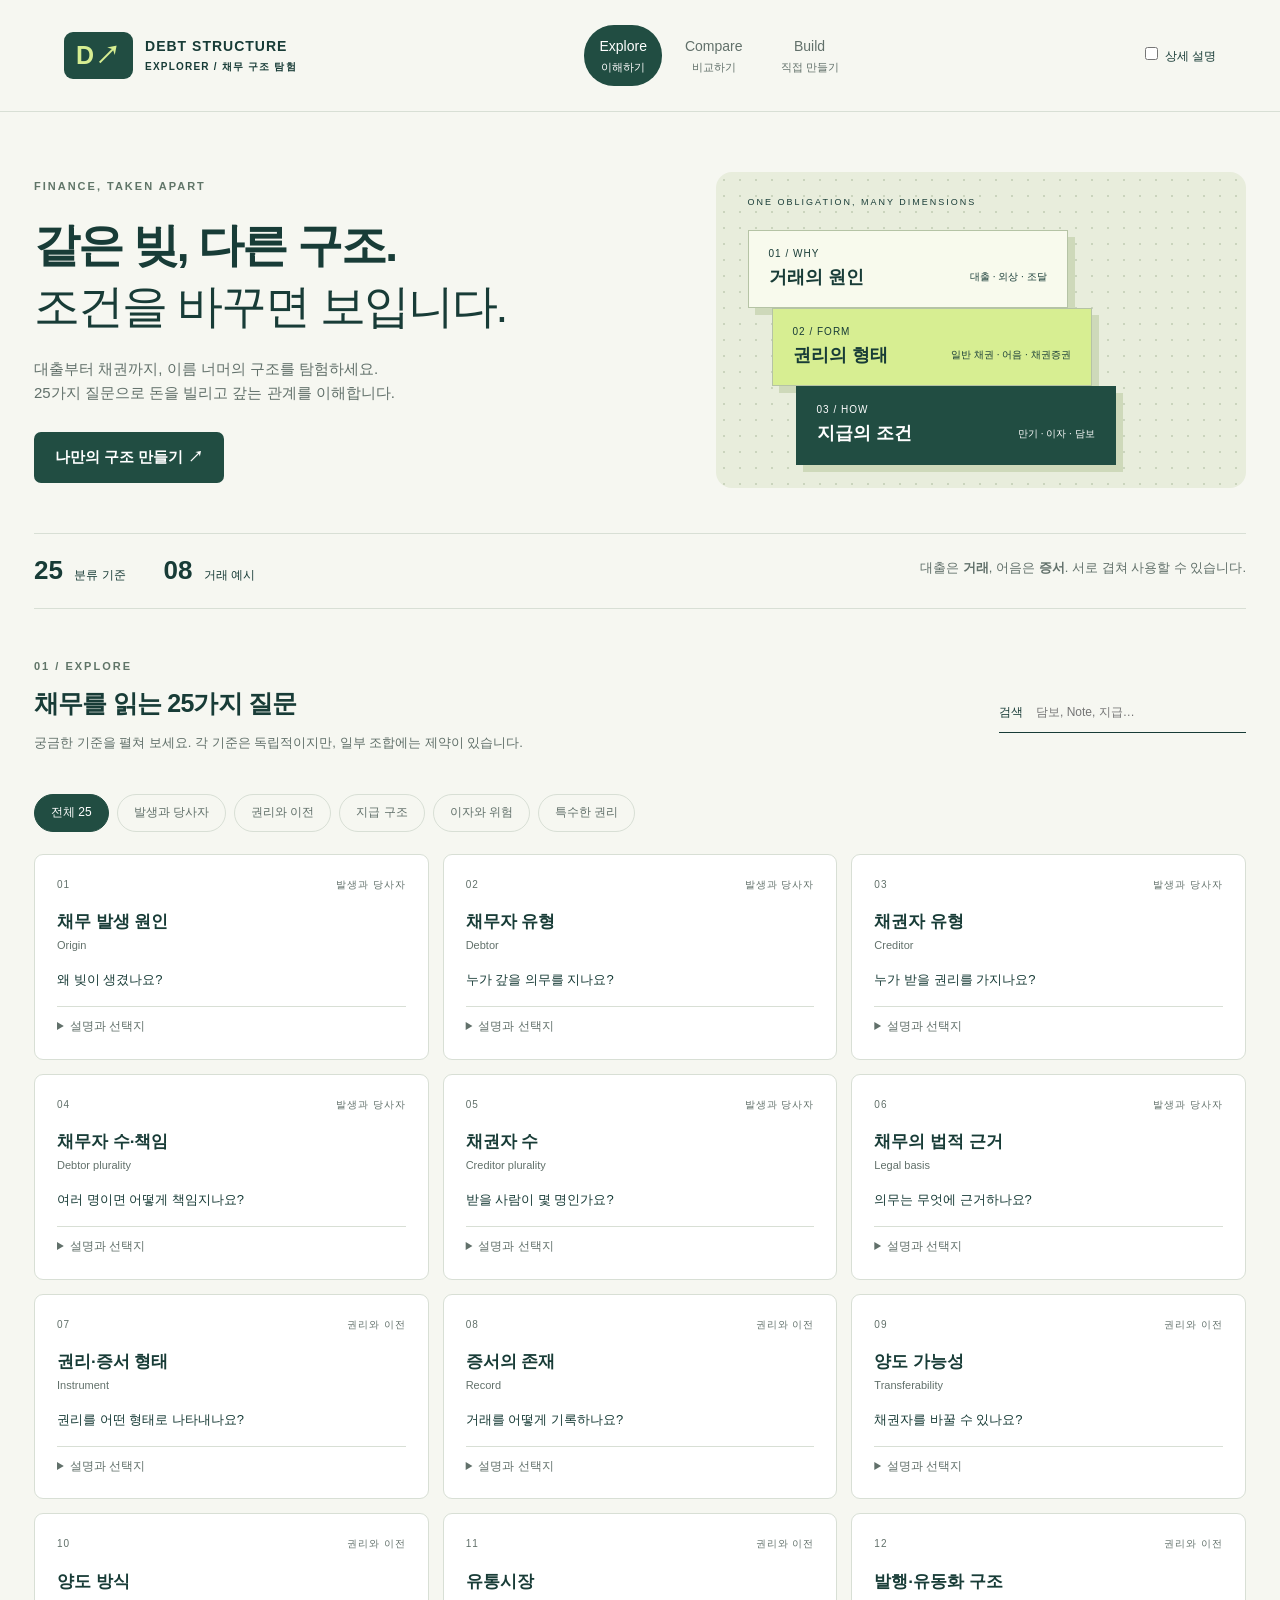
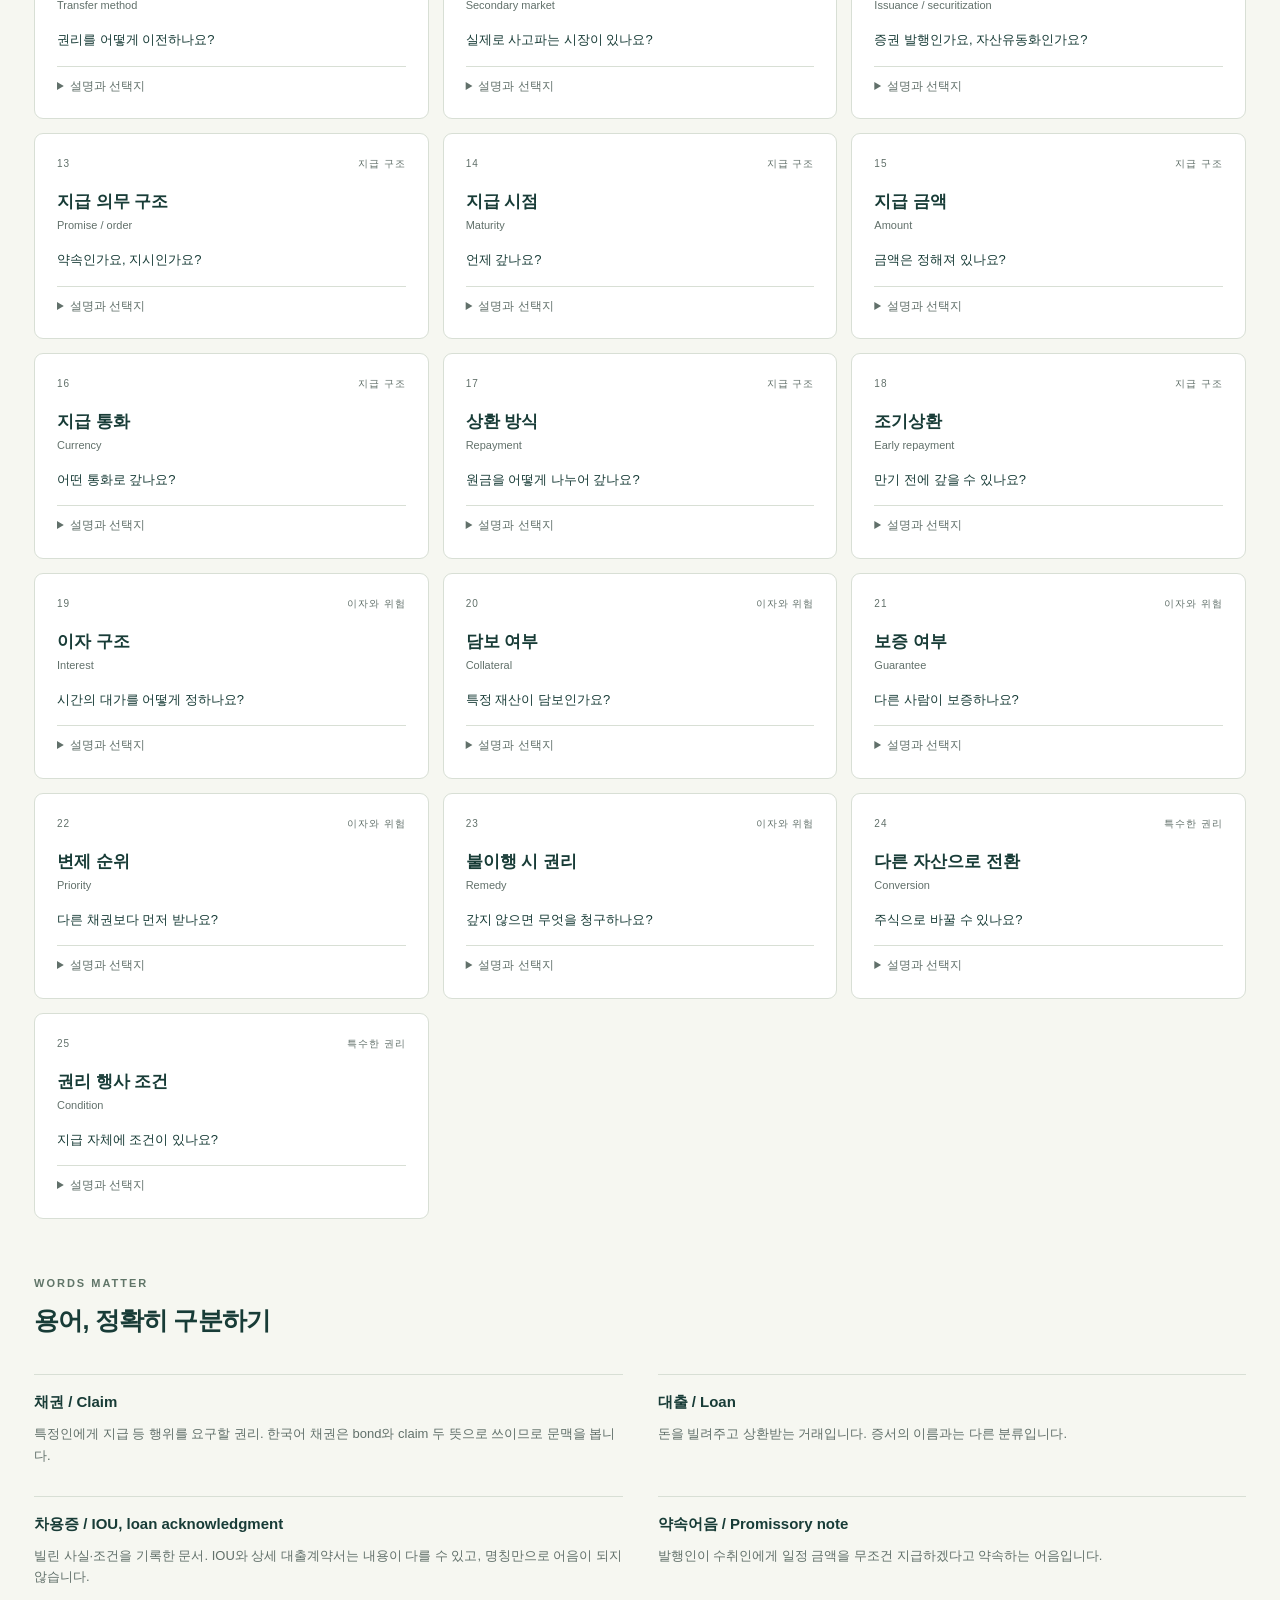
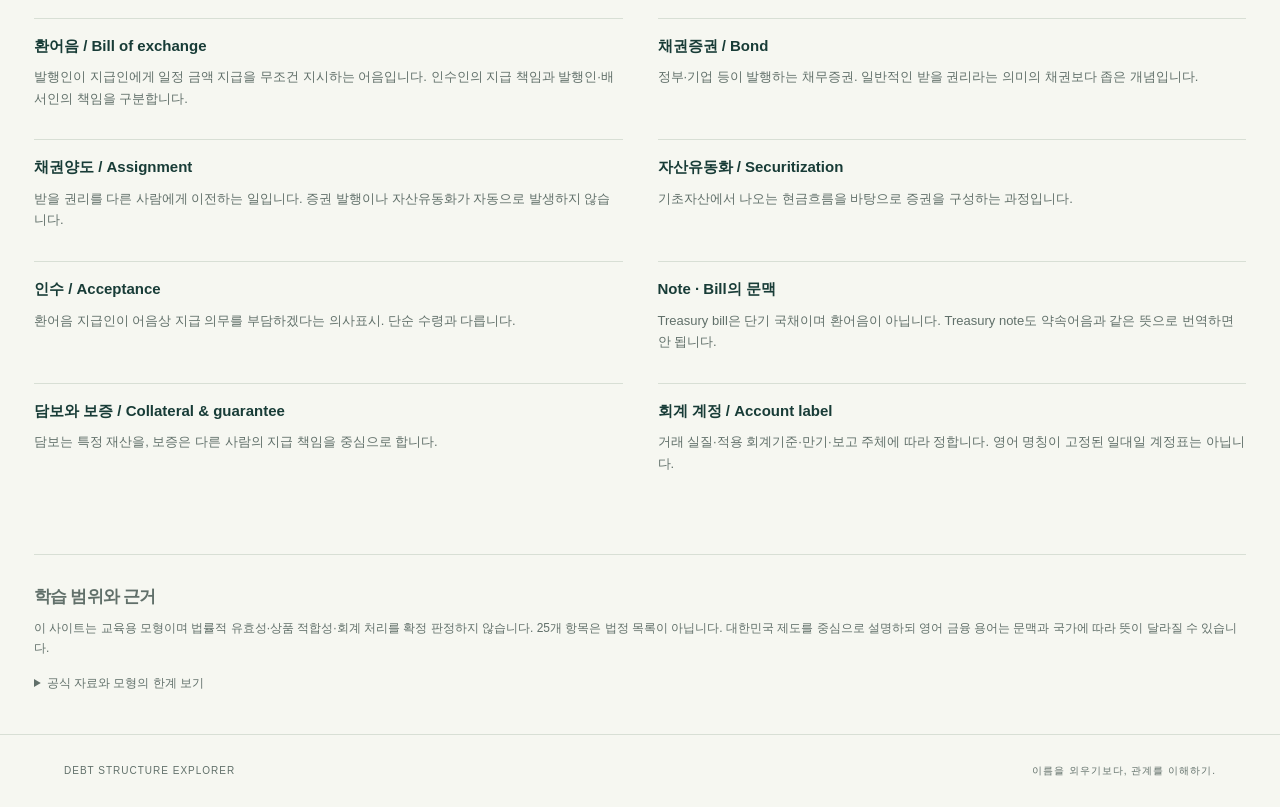
==== index.html @ d5d5fc9e "Add files via upload" ====
<!doctype html><html lang="ko"><head><meta charset="utf-8"><meta name="viewport" content="width=device-width, initial-scale=1"><meta name="description" content="25가지 기준으로 이해하는 채무 구조. 대출, 약속어음, 환어음, 채권을 비교하고 직접 구성하는 한국어 금융 학습 도구."><title>Debt Structure Explorer · 채무 구조 탐험</title><link rel="stylesheet" href="styles.css"><script defer src="data.js"></script><script defer src="app.js"></script></head><body><a class="skip" href="#main">본문으로 이동</a><header><a class="brand" href="#explore"><span class="logo">D↗</span><span>DEBT STRUCTURE<span class="brand-sub">EXPLORER / 채무 구조 탐험</span></span></a><nav aria-label="주요 메뉴"><button data-tab="explore" aria-current="page">Explore <span>이해하기</span></button><button data-tab="compare">Compare <span>비교하기</span></button><button data-tab="build">Build <span>직접 만들기</span></button></nav><label class="detail-toggle"><input id="detail" type="checkbox"> 상세 설명</label></header><main id="main"><section class="hero"><div><div class="eyebrow">FINANCE, TAKEN APART</div><h1>같은 빚, 다른 구조.<br><span>조건을 바꾸면 보입니다.</span></h1><p>대출부터 채권까지, 이름 너머의 구조를 탐험하세요.<br>25가지 질문으로 돈을 빌리고 갚는 관계를 이해합니다.</p><button class="primary" id="start-build">나만의 구조 만들기 ↗</button></div><div class="hero-art" aria-label="원인, 권리, 지급의 세 층위"><div class="orbit-label">ONE OBLIGATION, MANY DIMENSIONS</div><div class="layer one"><span>01 / WHY</span><b>거래의 원인</b><small>대출 · 외상 · 조달</small></div><div class="layer two"><span>02 / FORM</span><b>권리의 형태</b><small>일반 채권 · 어음 · 채권증권</small></div><div class="layer three"><span>03 / HOW</span><b>지급의 조건</b><small>만기 · 이자 · 담보</small></div></div></section><div class="concept-strip"><span><b>25</b> 분류 기준</span><span><b>08</b> 거래 예시</span><p>대출은 <strong>거래</strong>, 어음은 <strong>증서</strong>.<br class="mobile"> 서로 겹쳐 사용할 수 있습니다.</p></div><section id="explore" class="page"><div class="section-heading"><div><div class="eyebrow">01 / EXPLORE</div><h2>채무를 읽는 25가지 질문</h2><p>궁금한 기준을 펼쳐 보세요. 각 기준은 독립적이지만, 일부 조합에는 제약이 있습니다.</p></div><label class="search">검색 <input id="search" type="search" placeholder="담보, Note, 지급…"></label></div><div id="filters" class="pills" aria-label="기준 그룹"></div><div id="field-cards" class="cards"></div><div class="section-heading"><div><div class="eyebrow">WORDS MATTER</div><h2>용어, 정확히 구분하기</h2></div></div><div id="glossary" class="glossary"></div></section><section id="compare" class="page" hidden><div class="section-heading"><div><div class="eyebrow">02 / COMPARE</div><h2>이름이 아닌, 조건을 비교하세요</h2><p>2~4개 예시를 선택하세요. 모든 값은 고정된 법적 성질이 아닌 대표적인 가정입니다.</p></div><label><input id="differences" type="checkbox"> 차이점만 보기</label></div><div id="preset-cards" class="preset-grid"></div><p id="compare-status" role="status"></p><div class="table-wrap" tabindex="0" role="region" aria-label="25가지 속성 비교표, 가로 스크롤 가능"><table id="comparison"></table></div><div id="compare-diagrams" class="diagram-grid"></div></section><section id="build" class="page" hidden><div class="section-heading"><div><div class="eyebrow">03 / BUILD</div><h2>나만의 채무 구조 실험실</h2><p>예시에서 시작해 25개 속성을 바꿔 보세요. 선택값은 이 기기에 저장됩니다.</p></div><button id="reset" class="secondary">초기화</button></div><div class="build-layout"><div><label class="preset-label">시작할 예시 <select id="build-preset"></select></label><form id="builder"></form></div><aside><div class="result"><div class="eyebrow">YOUR STRUCTURE</div><h3 id="result-title"></h3><p id="summary"></p><div id="build-diagram"></div><div class="account"><small>채무자 관점 · 회계 계정 후보</small><strong id="account"></strong><p>적용 기준과 거래 실질을 검토해야 합니다. 기초채무와 어음을 자동으로 이중 계상하지 않습니다. 국채는 정부 회계체계를 따릅니다.</p></div><div id="validation" aria-live="polite"></div><button id="export" class="primary">구조 JSON 저장 ↓</button><p id="save-status" role="status" class="fine"></p></div></aside></div></section><section class="sources"><h2>학습 범위와 근거</h2><p>이 사이트는 교육용 모형이며 법률적 유효성·상품 적합성·회계 처리를 확정 판정하지 않습니다. 25개 항목은 법정 목록이 아닙니다. 대한민국 제도를 중심으로 설명하되 영어 금융 용어는 문맥과 국가에 따라 뜻이 달라질 수 있습니다.</p><details><summary>공식 자료와 모형의 한계 보기</summary><ul><li><a href="https://www.law.go.kr/법령/어음법" target="_blank" rel="noopener">국가법령정보센터 · 어음법</a> — 제1조·제75조(어음 요건), 제28조(인수), 제33조(만기), 제77조(준용).</li><li><a href="https://www.law.go.kr/법령/민법/제449조" target="_blank" rel="noopener">민법 제449조</a> 및 제450조 — 양도성과 대항요건.</li><li><a href="https://www.investor.gov/introduction-investing/investing-basics/investment-products/bonds-or-fixed-income-products/bonds" target="_blank" rel="noopener">Investor.gov · Bonds</a> — 채무증권 개념.</li><li><a href="https://www.investor.gov/introduction-investing/investing-basics/glossary/mortgage-backed-securities-and-collateralized" target="_blank" rel="noopener">Investor.gov · Securitization</a> — 기초자산 현금흐름과 증권화.</li></ul><p>예시의 금리·담보·양도·시장 조건은 선택된 가정입니다. 환어음 관계도는 인수 후를 가정하며, 발행인·배서인 등의 소구책임 전체를 그리지는 않습니다. 자산유동화는 별도 다층 구조이므로 이 관계도는 선택한 기초채무 관계만 보여줍니다. 법률 검토나 투자 판단에 필요한 모든 조건을 검사하지 않습니다. 자료 확인: 2026-10-11.</p></details></section></main><footer><span>DEBT STRUCTURE EXPLORER</span><span>이름을 외우기보다, 관계를 이해하기.</span></footer><noscript>이 학습 도구를 사용하려면 JavaScript를 활성화해 주세요.</noscript></body></html>
---- styles.css ----
:root{--ink:#183c37;--muted:#61706a;--paper:#f6f7f1;--line:#d8dfd5;--lime:#d7ee92;--green:#214d42}*{box-sizing:border-box}body{margin:0;background:var(--paper);color:var(--ink);font-family:Arial,'Apple SD Gothic Neo','Malgun Gothic',sans-serif;font-size:15px;line-height:1.65}button,input,select{font:inherit}button,a,input,select,summary{-webkit-tap-highlight-color:transparent}button{cursor:pointer}button:focus-visible,a:focus-visible,input:focus-visible,select:focus-visible,summary:focus-visible,[tabindex]:focus-visible{outline:3px solid #bd691d;outline-offset:4px}button{border:0}header{max-width:1440px;margin:auto;display:flex;align-items:center;justify-content:space-between;gap:28px;padding:25px 5%;border-bottom:1px solid var(--line)}.brand{display:flex;gap:12px;align-items:center;font-weight:800;font-size:14px;letter-spacing:1px;text-decoration:none;color:var(--ink);line-height:1.4}.brand-sub{display:block;font-size:10px;letter-spacing:1.2px;margin-top:4px}.logo{font-size:25px;background:var(--green);color:var(--lime);padding:6px 12px;border-radius:9px}nav{display:flex;gap:8px}nav button{padding:10px 15px;background:none;border-radius:30px;color:var(--muted);font-size:14px}nav button span{display:block;font-size:11px}nav button[aria-current]{background:var(--green);color:white}.detail-toggle{font-size:12px;white-space:nowrap}input[type=checkbox]{accent-color:var(--green)}main{max-width:1280px;margin:auto;padding:0 34px}.hero{padding:60px 0 45px;display:grid;grid-template-columns:1.2fr 1fr;gap:45px;align-items:center}.eyebrow{font-size:11px;letter-spacing:2px;font-weight:800;color:#607568}h1{font-size:clamp(32px,3.6vw,48px);letter-spacing:-2px;line-height:1.32;margin:20px 0}h1 span{font-weight:400}.hero p{color:var(--muted);margin:20px 0 26px}.primary{background:var(--green);color:white;padding:13px 21px;border-radius:7px;font-weight:600}.primary:hover{background:#326b57}.secondary{background:white;border:1px solid var(--line);border-radius:6px;padding:10px 18px}.hero-art{background:#e8eddc;min-height:300px;border-radius:16px;padding:23px 32px;position:relative;overflow:hidden;background-image:radial-gradient(#cad4bd 1px,transparent 1px);background-size:16px 16px}.orbit-label{font-size:9px;letter-spacing:2px;margin-bottom:20px}.layer{padding:15px 20px;border:1px solid #b5c3a5;background:#f8faed;box-shadow:7px 7px 0 #ced9ba;max-width:320px;display:grid;grid-template-columns:1fr auto;gap:0 15px}.layer span{font-size:10px;grid-column:1/-1;letter-spacing:1px}.layer b{font-size:18px}.layer small{font-size:10px;align-self:center}.two{margin-left:24px;background:var(--lime)}.three{margin-left:48px;background:var(--green);color:white;border-color:var(--green)}.concept-strip{border-top:1px solid var(--line);border-bottom:1px solid var(--line);display:flex;align-items:center;gap:38px;padding:15px 0}.concept-strip b{font-size:26px;margin-right:8px}.concept-strip span{font-size:12px}.concept-strip p{margin-left:auto;font-size:13px;color:var(--muted)}.mobile{display:none}.page{padding-top:48px}.section-heading{display:flex;align-items:center;justify-content:space-between;gap:25px;margin-bottom:25px}h2{font-size:25px;letter-spacing:-.8px;margin:8px 0}p{margin:8px 0 15px}.section-heading p{font-size:13px;color:var(--muted)}input[type=search]{width:220px;border:0;background:transparent;padding:10px}.search{border-bottom:1px solid var(--ink);font-size:12px}.pills{display:flex;gap:8px;flex-wrap:wrap;margin:22px 0}.pills button{border:1px solid var(--line);padding:8px 16px;border-radius:25px;background:transparent;color:var(--muted);font-size:12px}.pills button.active{background:var(--green);color:white;border-color:var(--green)}.cards{display:grid;grid-template-columns:repeat(3,1fr);gap:14px;margin-bottom:55px}.field-card{background:white;border:1px solid var(--line);border-radius:9px;padding:22px}.field-top{display:flex;justify-content:space-between;font-size:10px;color:var(--muted);letter-spacing:1px}.field-card h3{font-size:17px;margin:15px 0 0}.english{font-size:11px;color:var(--muted)}.field-card p{font-size:13px;margin-top:15px}.field-card details{font-size:12px;color:var(--muted);border-top:1px solid var(--line);padding-top:10px}.field-card summary{cursor:pointer}.options{color:var(--green);font-size:12px}.glossary{display:grid;grid-template-columns:1fr 1fr;gap:0 35px}.glossary article{border-top:1px solid var(--line);padding:15px 0}.glossary h3{font-size:15px;margin:0 0 7px}.glossary p{font-size:13px;color:var(--muted)}.preset-grid{display:grid;grid-template-columns:repeat(4,1fr);gap:12px}.preset{padding:18px;text-align:left;border:1px solid var(--line);border-radius:9px;background:white;color:var(--ink)}.preset[aria-pressed=true]{border:2px solid var(--green);padding:17px;background:#eaf1df}.preset b,.preset small{display:block}.preset small{font-size:11px;color:var(--muted)}.preset p{font-size:12px;margin:10px 0 0}.table-wrap{overflow:auto;border:1px solid var(--line);border-radius:9px;background:white}table{border-collapse:collapse;min-width:640px;width:100%;font-size:13px}th,td{padding:14px;text-align:left;border-bottom:1px solid var(--line);min-width:145px}thead th{background:var(--green);color:white}tbody th{background:#f0f3e9}tr.diff td{background:#f3f8e6}caption{text-align:left;padding:12px;color:var(--muted)}.diagram-grid{display:grid;grid-template-columns:repeat(2,1fr);gap:18px;margin:25px 0}.diagram-panel{background:white;border:1px solid var(--line);padding:18px;border-radius:9px}.diagram-panel h3{margin:0}.diagram-panel p{font-size:12px;color:var(--muted)}svg{width:100%;height:auto;display:block;margin:15px 0}svg text{font-family:inherit;fill:var(--ink)}.build-layout{display:grid;grid-template-columns:1.3fr 1fr;gap:30px}.preset-label{display:block;background:#e8eddf;padding:18px;border-radius:8px}.preset-label select{margin-top:8px;width:100%}select{padding:9px;border:1px solid #bac9b7;border-radius:5px;background:white;color:var(--ink);width:100%}fieldset{margin:20px 0;border:1px solid var(--line);border-radius:8px;padding:20px;display:grid;grid-template-columns:1fr 1fr;gap:20px;background:white}legend{font-weight:bold;font-size:15px;padding:0 7px}.control label{display:block;font-size:13px;margin-bottom:7px}.control .english{display:block}.control p{font-size:12px;color:var(--muted)}.result{background:white;border:1px solid var(--line);border-radius:10px;padding:26px;position:sticky;top:20px}.result h3{font-size:26px;margin:8px 0}.result p{font-size:13px}.account{background:#f0f4e8;padding:16px;border-radius:7px;margin-bottom:20px}.account small,.account strong{display:block}.account strong{margin:7px 0;font-size:15px}.account p,.fine{font-size:11px!important;color:var(--muted)}.alert{border-left:3px solid #c47b36;background:#fbf3e7;padding:11px 13px;font-size:12px;margin:10px 0}.alert.conflict{border-color:#b1493b;background:#fff0eb}.ok{color:var(--green);background:#eef5e3;padding:12px;font-size:12px}.sources{border-top:1px solid var(--line);margin:50px 0 20px;padding:20px 0;color:var(--muted);font-size:12px}.sources h2{font-size:17px}.sources a{color:var(--green)}footer{padding:28px 5%;display:flex;justify-content:space-between;border-top:1px solid var(--line);font-size:10px;letter-spacing:1px;color:var(--muted)}.skip{position:absolute;top:-100px}.skip:focus{top:0;background:white;z-index:5;padding:15px}[hidden]{display:none!important}@media(max-width:950px){header{flex-wrap:wrap;gap:15px}nav{order:3;width:100%;justify-content:center}.hero{gap:20px}.layer{padding:12px}.layer small{display:none}.cards{grid-template-columns:repeat(2,1fr)}.preset-grid{grid-template-columns:repeat(2,1fr)}.build-layout{grid-template-columns:1fr}.result{position:static}.concept-strip{gap:15px}}@media(max-width:600px){main{padding:0 20px}header{padding:18px 20px}.hero{grid-template-columns:1fr;padding-top:35px}.hero-art{min-height:270px;padding:20px 28px}.hero p{font-size:14px}h1{font-size:35px}.concept-strip{flex-wrap:wrap;gap:5px 26px}.concept-strip p{margin:5px 0;width:100%}.concept-strip b{font-size:23px}.section-heading{align-items:stretch;flex-direction:column;gap:12px}.cards,.glossary,.diagram-grid{grid-template-columns:1fr}.cards{gap:12px}.field-card{padding:19px}.page{padding-top:30px}h2{font-size:22px}fieldset{grid-template-columns:1fr}.preset{padding:13px}.preset[aria-pressed=true]{padding:12px}.result{padding:18px}.search input{width:80%}footer{gap:20px;flex-direction:column}.detail-toggle{font-size:11px}nav button{flex:1;padding:9px}.pills{gap:7px}.pills button{padding:7px 11px}}@media(prefers-reduced-motion:no-preference){button{transition:background .15s}}
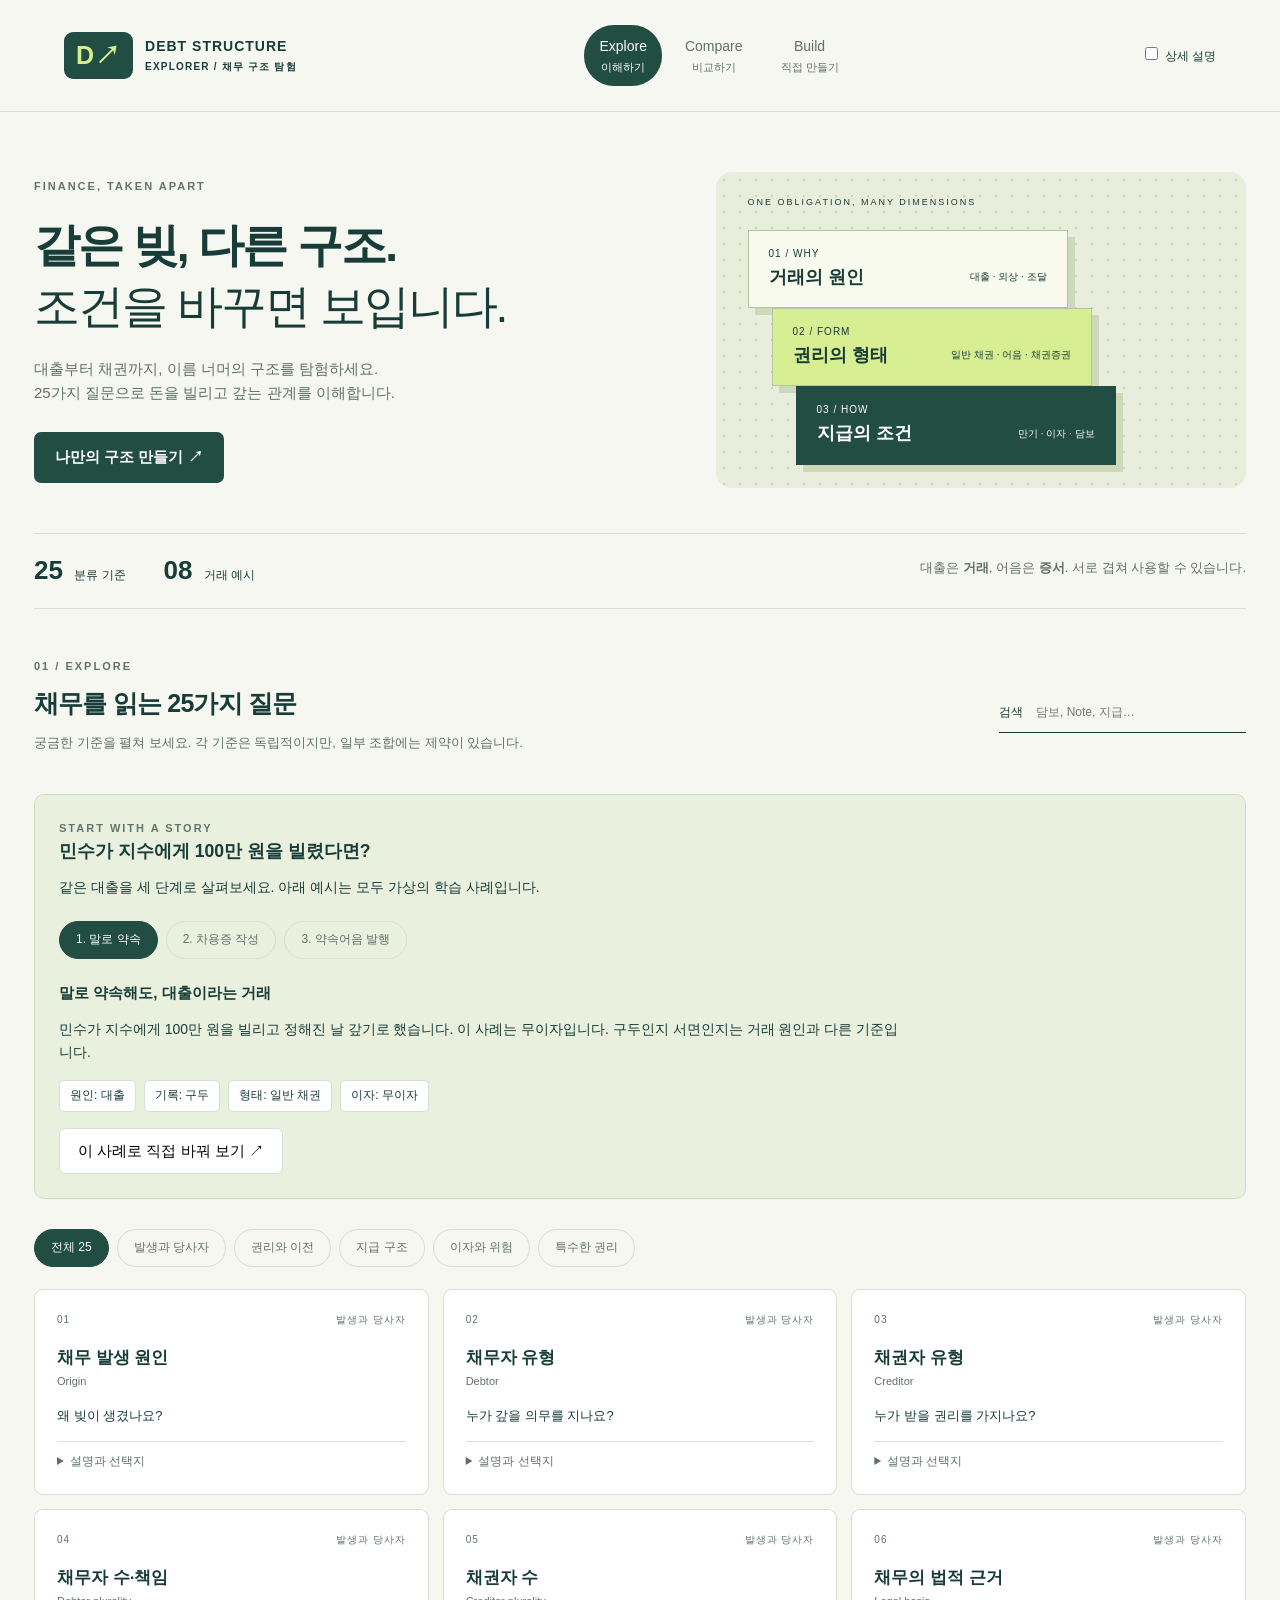
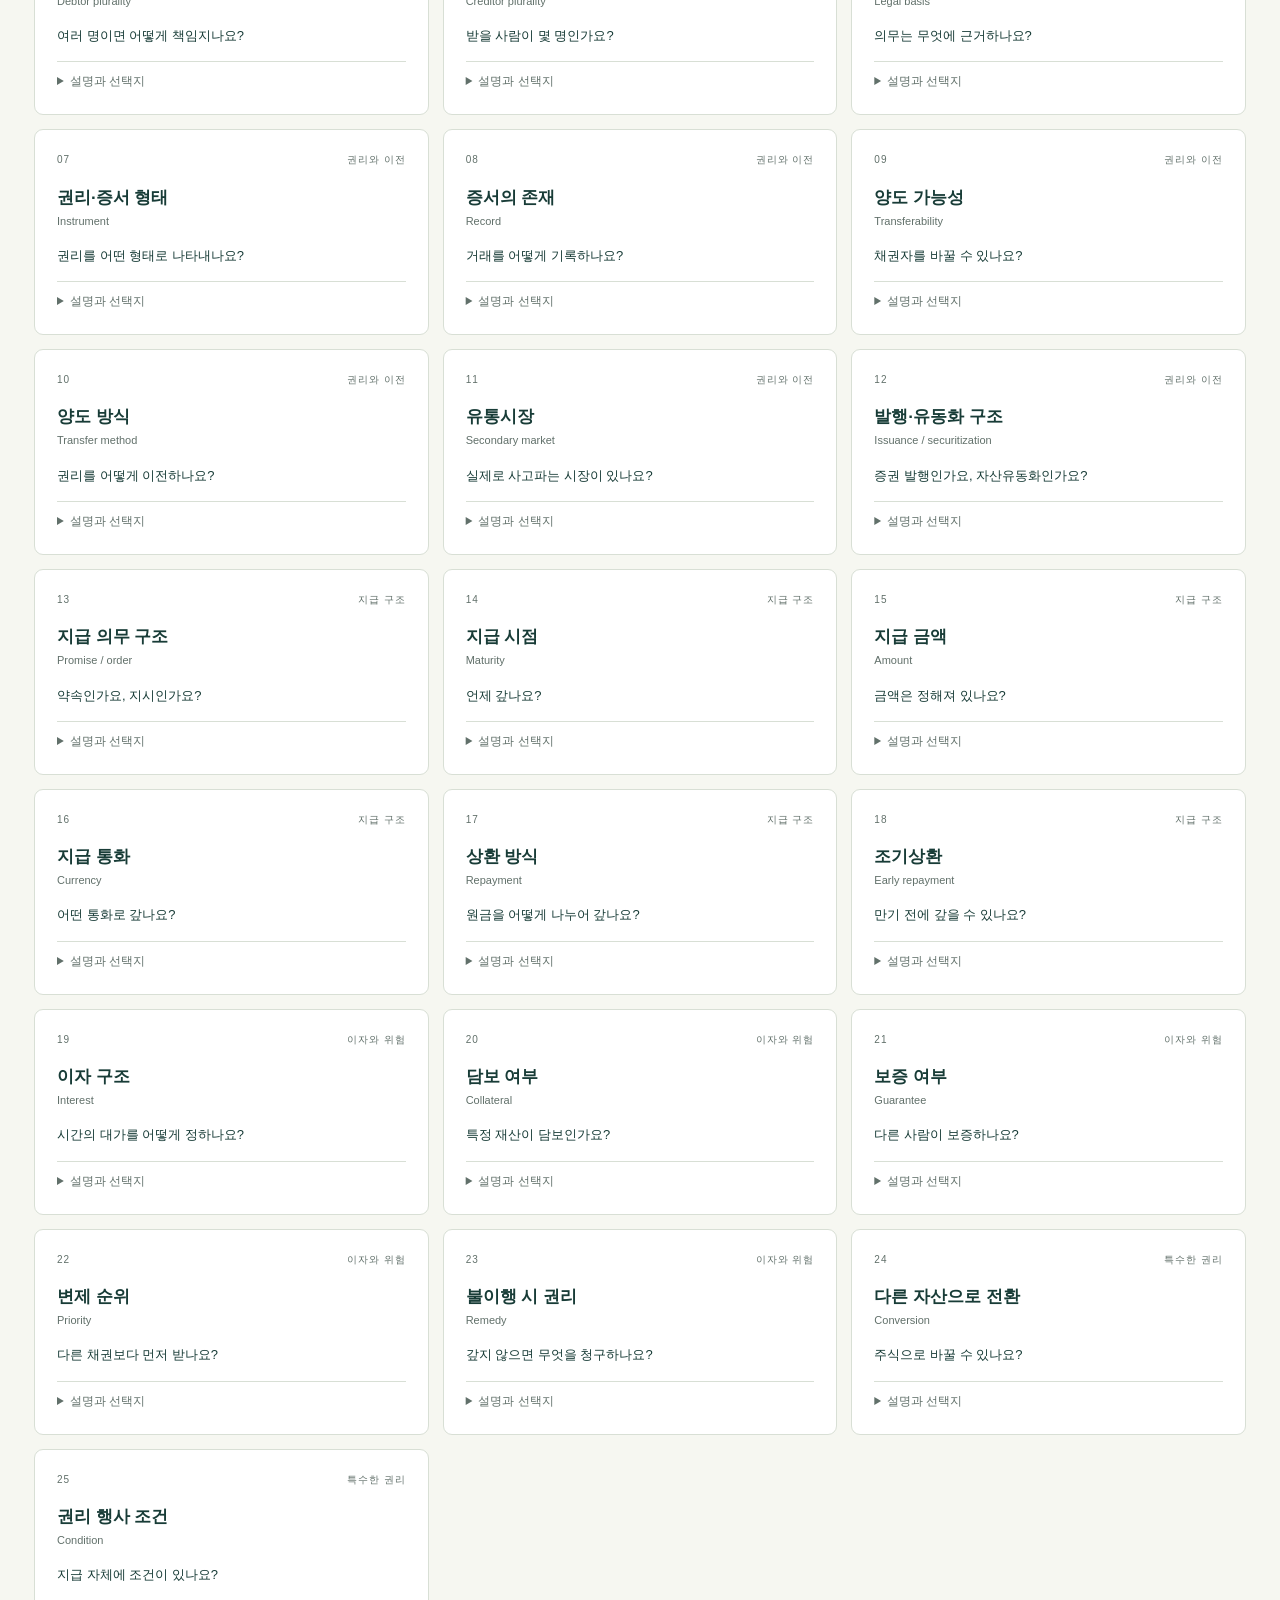
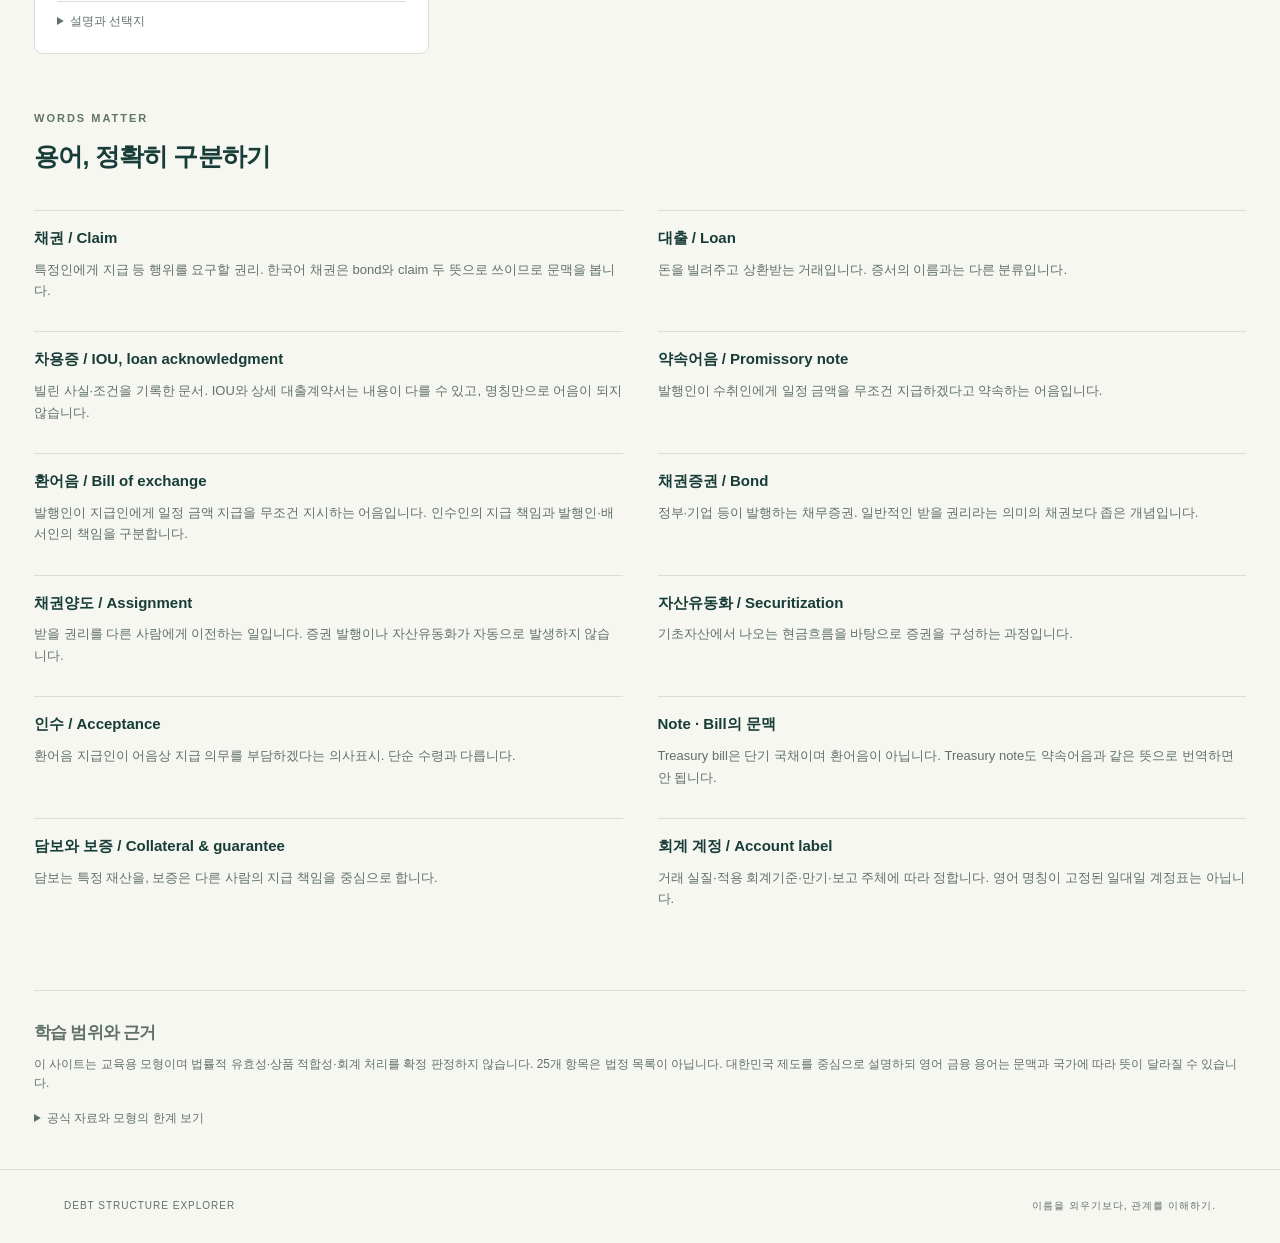
==== commit f23395fd: "Add files via upload" ====
--- a/index.html
+++ b/index.html
@@ -1 +1 @@
-<!doctype html><html lang="ko"><head><meta charset="utf-8"><meta name="viewport" content="width=device-width, initial-scale=1"><meta name="description" content="25가지 기준으로 이해하는 채무 구조. 대출, 약속어음, 환어음, 채권을 비교하고 직접 구성하는 한국어 금융 학습 도구."><title>Debt Structure Explorer · 채무 구조 탐험</title><link rel="stylesheet" href="styles.css"><script defer src="data.js"></script><script defer src="app.js"></script></head><body><a class="skip" href="#main">본문으로 이동</a><header><a class="brand" href="#explore"><span class="logo">D↗</span><span>DEBT STRUCTURE<span class="brand-sub">EXPLORER / 채무 구조 탐험</span></span></a><nav aria-label="주요 메뉴"><button data-tab="explore" aria-current="page">Explore <span>이해하기</span></button><button data-tab="compare">Compare <span>비교하기</span></button><button data-tab="build">Build <span>직접 만들기</span></button></nav><label class="detail-toggle"><input id="detail" type="checkbox"> 상세 설명</label></header><main id="main"><section class="hero"><div><div class="eyebrow">FINANCE, TAKEN APART</div><h1>같은 빚, 다른 구조.<br><span>조건을 바꾸면 보입니다.</span></h1><p>대출부터 채권까지, 이름 너머의 구조를 탐험하세요.<br>25가지 질문으로 돈을 빌리고 갚는 관계를 이해합니다.</p><button class="primary" id="start-build">나만의 구조 만들기 ↗</button></div><div class="hero-art" aria-label="원인, 권리, 지급의 세 층위"><div class="orbit-label">ONE OBLIGATION, MANY DIMENSIONS</div><div class="layer one"><span>01 / WHY</span><b>거래의 원인</b><small>대출 · 외상 · 조달</small></div><div class="layer two"><span>02 / FORM</span><b>권리의 형태</b><small>일반 채권 · 어음 · 채권증권</small></div><div class="layer three"><span>03 / HOW</span><b>지급의 조건</b><small>만기 · 이자 · 담보</small></div></div></section><div class="concept-strip"><span><b>25</b> 분류 기준</span><span><b>08</b> 거래 예시</span><p>대출은 <strong>거래</strong>, 어음은 <strong>증서</strong>.<br class="mobile"> 서로 겹쳐 사용할 수 있습니다.</p></div><section id="explore" class="page"><div class="section-heading"><div><div class="eyebrow">01 / EXPLORE</div><h2>채무를 읽는 25가지 질문</h2><p>궁금한 기준을 펼쳐 보세요. 각 기준은 독립적이지만, 일부 조합에는 제약이 있습니다.</p></div><label class="search">검색 <input id="search" type="search" placeholder="담보, Note, 지급…"></label></div><div id="filters" class="pills" aria-label="기준 그룹"></div><div id="field-cards" class="cards"></div><div class="section-heading"><div><div class="eyebrow">WORDS MATTER</div><h2>용어, 정확히 구분하기</h2></div></div><div id="glossary" class="glossary"></div></section><section id="compare" class="page" hidden><div class="section-heading"><div><div class="eyebrow">02 / COMPARE</div><h2>이름이 아닌, 조건을 비교하세요</h2><p>2~4개 예시를 선택하세요. 모든 값은 고정된 법적 성질이 아닌 대표적인 가정입니다.</p></div><label><input id="differences" type="checkbox"> 차이점만 보기</label></div><div id="preset-cards" class="preset-grid"></div><p id="compare-status" role="status"></p><div class="table-wrap" tabindex="0" role="region" aria-label="25가지 속성 비교표, 가로 스크롤 가능"><table id="comparison"></table></div><div id="compare-diagrams" class="diagram-grid"></div></section><section id="build" class="page" hidden><div class="section-heading"><div><div class="eyebrow">03 / BUILD</div><h2>나만의 채무 구조 실험실</h2><p>예시에서 시작해 25개 속성을 바꿔 보세요. 선택값은 이 기기에 저장됩니다.</p></div><button id="reset" class="secondary">초기화</button></div><div class="build-layout"><div><label class="preset-label">시작할 예시 <select id="build-preset"></select></label><form id="builder"></form></div><aside><div class="result"><div class="eyebrow">YOUR STRUCTURE</div><h3 id="result-title"></h3><p id="summary"></p><div id="build-diagram"></div><div class="account"><small>채무자 관점 · 회계 계정 후보</small><strong id="account"></strong><p>적용 기준과 거래 실질을 검토해야 합니다. 기초채무와 어음을 자동으로 이중 계상하지 않습니다. 국채는 정부 회계체계를 따릅니다.</p></div><div id="validation" aria-live="polite"></div><button id="export" class="primary">구조 JSON 저장 ↓</button><p id="save-status" role="status" class="fine"></p></div></aside></div></section><section class="sources"><h2>학습 범위와 근거</h2><p>이 사이트는 교육용 모형이며 법률적 유효성·상품 적합성·회계 처리를 확정 판정하지 않습니다. 25개 항목은 법정 목록이 아닙니다. 대한민국 제도를 중심으로 설명하되 영어 금융 용어는 문맥과 국가에 따라 뜻이 달라질 수 있습니다.</p><details><summary>공식 자료와 모형의 한계 보기</summary><ul><li><a href="https://www.law.go.kr/법령/어음법" target="_blank" rel="noopener">국가법령정보센터 · 어음법</a> — 제1조·제75조(어음 요건), 제28조(인수), 제33조(만기), 제77조(준용).</li><li><a href="https://www.law.go.kr/법령/민법/제449조" target="_blank" rel="noopener">민법 제449조</a> 및 제450조 — 양도성과 대항요건.</li><li><a href="https://www.investor.gov/introduction-investing/investing-basics/investment-products/bonds-or-fixed-income-products/bonds" target="_blank" rel="noopener">Investor.gov · Bonds</a> — 채무증권 개념.</li><li><a href="https://www.investor.gov/introduction-investing/investing-basics/glossary/mortgage-backed-securities-and-collateralized" target="_blank" rel="noopener">Investor.gov · Securitization</a> — 기초자산 현금흐름과 증권화.</li></ul><p>예시의 금리·담보·양도·시장 조건은 선택된 가정입니다. 환어음 관계도는 인수 후를 가정하며, 발행인·배서인 등의 소구책임 전체를 그리지는 않습니다. 자산유동화는 별도 다층 구조이므로 이 관계도는 선택한 기초채무 관계만 보여줍니다. 법률 검토나 투자 판단에 필요한 모든 조건을 검사하지 않습니다. 자료 확인: 2026-10-11.</p></details></section></main><footer><span>DEBT STRUCTURE EXPLORER</span><span>이름을 외우기보다, 관계를 이해하기.</span></footer><noscript>이 학습 도구를 사용하려면 JavaScript를 활성화해 주세요.</noscript></body></html>
+<!doctype html><html lang="ko"><head><meta charset="utf-8"><meta name="viewport" content="width=device-width, initial-scale=1"><meta name="description" content="25가지 기준으로 이해하는 채무 구조. 대출, 약속어음, 환어음, 채권을 비교하고 직접 구성하는 한국어 금융 학습 도구."><title>Debt Structure Explorer · 채무 구조 탐험</title><link rel="stylesheet" href="styles.css"><script defer src="data.js"></script><script defer src="app.js"></script><script defer src="learning.js"></script></head><body><a class="skip" href="#main">본문으로 이동</a><header><a class="brand" href="#explore"><span class="logo">D↗</span><span>DEBT STRUCTURE<span class="brand-sub">EXPLORER / 채무 구조 탐험</span></span></a><nav aria-label="주요 메뉴"><button data-tab="explore" aria-current="page">Explore <span>이해하기</span></button><button data-tab="compare">Compare <span>비교하기</span></button><button data-tab="build">Build <span>직접 만들기</span></button></nav><label class="detail-toggle"><input id="detail" type="checkbox"> 상세 설명</label></header><main id="main"><section class="hero"><div><div class="eyebrow">FINANCE, TAKEN APART</div><h1>같은 빚, 다른 구조.<br><span>조건을 바꾸면 보입니다.</span></h1><p>대출부터 채권까지, 이름 너머의 구조를 탐험하세요.<br>25가지 질문으로 돈을 빌리고 갚는 관계를 이해합니다.</p><button class="primary" id="start-build">나만의 구조 만들기 ↗</button></div><div class="hero-art" aria-label="원인, 권리, 지급의 세 층위"><div class="orbit-label">ONE OBLIGATION, MANY DIMENSIONS</div><div class="layer one"><span>01 / WHY</span><b>거래의 원인</b><small>대출 · 외상 · 조달</small></div><div class="layer two"><span>02 / FORM</span><b>권리의 형태</b><small>일반 채권 · 어음 · 채권증권</small></div><div class="layer three"><span>03 / HOW</span><b>지급의 조건</b><small>만기 · 이자 · 담보</small></div></div></section><div class="concept-strip"><span><b>25</b> 분류 기준</span><span><b>08</b> 거래 예시</span><p>대출은 <strong>거래</strong>, 어음은 <strong>증서</strong>.<br class="mobile"> 서로 겹쳐 사용할 수 있습니다.</p></div><section id="explore" class="page"><div class="section-heading"><div><div class="eyebrow">01 / EXPLORE</div><h2>채무를 읽는 25가지 질문</h2><p>궁금한 기준을 펼쳐 보세요. 각 기준은 독립적이지만, 일부 조합에는 제약이 있습니다.</p></div><label class="search">검색 <input id="search" type="search" placeholder="담보, Note, 지급…"></label></div><section id="lesson" class="lesson" aria-labelledby="lesson-title"><div class="eyebrow">START WITH A STORY</div><h3 id="lesson-title">민수가 지수에게 100만 원을 빌렸다면?</h3><p>같은 대출을 세 단계로 살펴보세요. 아래 예시는 모두 가상의 학습 사례입니다.</p><div id="lesson-steps" class="pills"><button data-lesson="0" aria-pressed="true">1. 말로 약속</button><button data-lesson="1" aria-pressed="false">2. 차용증 작성</button><button data-lesson="2" aria-pressed="false">3. 약속어음 발행</button></div><div id="lesson-content" aria-live="polite"></div><button id="lesson-build" class="secondary">이 사례로 직접 바꿔 보기 ↗</button></section><div id="filters" class="pills" aria-label="기준 그룹"></div><div id="field-cards" class="cards"></div><div class="section-heading"><div><div class="eyebrow">WORDS MATTER</div><h2>용어, 정확히 구분하기</h2></div></div><div id="glossary" class="glossary"></div></section><section id="compare" class="page" hidden><div class="section-heading"><div><div class="eyebrow">02 / COMPARE</div><h2>이름이 아닌, 조건을 비교하세요</h2><p>2~4개 예시를 선택하세요. 모든 값은 고정된 법적 성질이 아닌 대표적인 가정입니다.</p></div><label><input id="differences" type="checkbox"> 차이점만 보기</label></div><div id="preset-cards" class="preset-grid"></div><p id="compare-status" role="status"></p><div id="compare-insight" class="lesson" aria-live="polite"></div><div class="table-wrap" tabindex="0" role="region" aria-label="25가지 속성 비교표, 가로 스크롤 가능"><table id="comparison"></table></div><div id="compare-diagrams" class="diagram-grid"></div></section><section id="build" class="page" hidden><div class="section-heading"><div><div class="eyebrow">03 / BUILD</div><h2>나만의 채무 구조 실험실</h2><p>예시에서 시작해 25개 속성을 바꿔 보세요. 선택값은 이 기기에 저장됩니다.</p></div><button id="reset" class="secondary">초기화</button></div><div class="build-layout"><div><label class="preset-label">시작할 예시 <select id="build-preset"></select></label><form id="builder"></form></div><aside><div class="result" id="result-panel" tabindex="-1"><div class="eyebrow">YOUR STRUCTURE</div><h3 id="result-title"></h3><p id="summary"></p><p id="change-explanation" role="status"></p><div id="story" class="story"></div><div id="build-diagram"></div><div class="account"><small>채무자 관점 · 회계 계정 후보</small><strong id="account"></strong><p>적용 기준과 거래 실질을 검토해야 합니다. 기초채무와 어음을 자동으로 이중 계상하지 않습니다. 국채는 정부 회계체계를 따릅니다.</p></div><details class="account-example"><summary>어음 발행 전후, 회계는 어떻게 읽나요?</summary><p>가상의 외상 매입 100만 원: 물건을 받고 나중에 갚기로 하면 매입채무를 인식하는 상황입니다. 이후 지급어음을 발행했다면 기존 채무의 소멸·대체 여부를 검토해 계정을 대체할 수 있습니다. 같은 100만 원을 단순히 두 번 더해 부채 200만 원으로 보지 않습니다.</p><p>어음 교부만으로 기초채무가 언제나 소멸하는 것은 아닙니다. 지급을 위한 교부인지, 기존 채무를 대신하는지와 적용 회계기준을 확인해야 합니다. 이 사례는 분개 확정안이 아닙니다.</p></details><div id="validation" aria-live="polite"></div><button id="export" class="primary">구조 JSON 저장 ↓</button><details><summary>저장할 JSON 미리보기</summary><pre id="json-preview" tabindex="0"></pre></details><p id="save-status" role="status" class="fine"></p></div></aside></div><button id="mobile-result" class="mobile-result" type="button">결과 보기</button></section><section class="sources"><h2>학습 범위와 근거</h2><p>이 사이트는 교육용 모형이며 법률적 유효성·상품 적합성·회계 처리를 확정 판정하지 않습니다. 25개 항목은 법정 목록이 아닙니다. 대한민국 제도를 중심으로 설명하되 영어 금융 용어는 문맥과 국가에 따라 뜻이 달라질 수 있습니다.</p><details><summary>공식 자료와 모형의 한계 보기</summary><ul><li><a href="https://www.law.go.kr/법령/어음법" target="_blank" rel="noopener">국가법령정보센터 · 어음법</a> — 제1조·제75조(어음 요건), 제28조(인수), 제33조(만기), 제77조(준용).</li><li><a href="https://www.law.go.kr/법령/민법/제449조" target="_blank" rel="noopener">민법 제449조</a> 및 제450조 — 양도성과 대항요건.</li><li><a href="https://www.investor.gov/introduction-investing/investing-basics/investment-products/bonds-or-fixed-income-products/bonds" target="_blank" rel="noopener">Investor.gov · Bonds</a> — 채무증권 개념.</li><li><a href="https://www.investor.gov/introduction-investing/investing-basics/glossary/mortgage-backed-securities-and-collateralized" target="_blank" rel="noopener">Investor.gov · Securitization</a> — 기초자산 현금흐름과 증권화.</li></ul><p>예시의 금리·담보·양도·시장 조건은 선택된 가정입니다. 환어음 관계도는 인수 후를 가정하며, 발행인·배서인 등의 소구책임 전체를 그리지는 않습니다. 자산유동화는 별도 도식에서 전형적인 자산 이전형 구조를 설명하며, 모든 유동화 방식이나 법적 요건을 표현하지는 않습니다. 법률 검토나 투자 판단에 필요한 모든 조건을 검사하지 않습니다. 자료 확인: 2026-10-11.</p></details></section></main><footer><span>DEBT STRUCTURE EXPLORER</span><span>이름을 외우기보다, 관계를 이해하기.</span></footer><noscript>이 학습 도구를 사용하려면 JavaScript를 활성화해 주세요.</noscript></body></html>
--- a/styles.css
+++ b/styles.css
@@ -1 +1,2 @@
 :root{--ink:#183c37;--muted:#61706a;--paper:#f6f7f1;--line:#d8dfd5;--lime:#d7ee92;--green:#214d42}*{box-sizing:border-box}body{margin:0;background:var(--paper);color:var(--ink);font-family:Arial,'Apple SD Gothic Neo','Malgun Gothic',sans-serif;font-size:15px;line-height:1.65}button,input,select{font:inherit}button,a,input,select,summary{-webkit-tap-highlight-color:transparent}button{cursor:pointer}button:focus-visible,a:focus-visible,input:focus-visible,select:focus-visible,summary:focus-visible,[tabindex]:focus-visible{outline:3px solid #bd691d;outline-offset:4px}button{border:0}header{max-width:1440px;margin:auto;display:flex;align-items:center;justify-content:space-between;gap:28px;padding:25px 5%;border-bottom:1px solid var(--line)}.brand{display:flex;gap:12px;align-items:center;font-weight:800;font-size:14px;letter-spacing:1px;text-decoration:none;color:var(--ink);line-height:1.4}.brand-sub{display:block;font-size:10px;letter-spacing:1.2px;margin-top:4px}.logo{font-size:25px;background:var(--green);color:var(--lime);padding:6px 12px;border-radius:9px}nav{display:flex;gap:8px}nav button{padding:10px 15px;background:none;border-radius:30px;color:var(--muted);font-size:14px}nav button span{display:block;font-size:11px}nav button[aria-current]{background:var(--green);color:white}.detail-toggle{font-size:12px;white-space:nowrap}input[type=checkbox]{accent-color:var(--green)}main{max-width:1280px;margin:auto;padding:0 34px}.hero{padding:60px 0 45px;display:grid;grid-template-columns:1.2fr 1fr;gap:45px;align-items:center}.eyebrow{font-size:11px;letter-spacing:2px;font-weight:800;color:#607568}h1{font-size:clamp(32px,3.6vw,48px);letter-spacing:-2px;line-height:1.32;margin:20px 0}h1 span{font-weight:400}.hero p{color:var(--muted);margin:20px 0 26px}.primary{background:var(--green);color:white;padding:13px 21px;border-radius:7px;font-weight:600}.primary:hover{background:#326b57}.secondary{background:white;border:1px solid var(--line);border-radius:6px;padding:10px 18px}.hero-art{background:#e8eddc;min-height:300px;border-radius:16px;padding:23px 32px;position:relative;overflow:hidden;background-image:radial-gradient(#cad4bd 1px,transparent 1px);background-size:16px 16px}.orbit-label{font-size:9px;letter-spacing:2px;margin-bottom:20px}.layer{padding:15px 20px;border:1px solid #b5c3a5;background:#f8faed;box-shadow:7px 7px 0 #ced9ba;max-width:320px;display:grid;grid-template-columns:1fr auto;gap:0 15px}.layer span{font-size:10px;grid-column:1/-1;letter-spacing:1px}.layer b{font-size:18px}.layer small{font-size:10px;align-self:center}.two{margin-left:24px;background:var(--lime)}.three{margin-left:48px;background:var(--green);color:white;border-color:var(--green)}.concept-strip{border-top:1px solid var(--line);border-bottom:1px solid var(--line);display:flex;align-items:center;gap:38px;padding:15px 0}.concept-strip b{font-size:26px;margin-right:8px}.concept-strip span{font-size:12px}.concept-strip p{margin-left:auto;font-size:13px;color:var(--muted)}.mobile{display:none}.page{padding-top:48px}.section-heading{display:flex;align-items:center;justify-content:space-between;gap:25px;margin-bottom:25px}h2{font-size:25px;letter-spacing:-.8px;margin:8px 0}p{margin:8px 0 15px}.section-heading p{font-size:13px;color:var(--muted)}input[type=search]{width:220px;border:0;background:transparent;padding:10px}.search{border-bottom:1px solid var(--ink);font-size:12px}.pills{display:flex;gap:8px;flex-wrap:wrap;margin:22px 0}.pills button{border:1px solid var(--line);padding:8px 16px;border-radius:25px;background:transparent;color:var(--muted);font-size:12px}.pills button.active{background:var(--green);color:white;border-color:var(--green)}.cards{display:grid;grid-template-columns:repeat(3,1fr);gap:14px;margin-bottom:55px}.field-card{background:white;border:1px solid var(--line);border-radius:9px;padding:22px}.field-top{display:flex;justify-content:space-between;font-size:10px;color:var(--muted);letter-spacing:1px}.field-card h3{font-size:17px;margin:15px 0 0}.english{font-size:11px;color:var(--muted)}.field-card p{font-size:13px;margin-top:15px}.field-card details{font-size:12px;color:var(--muted);border-top:1px solid var(--line);padding-top:10px}.field-card summary{cursor:pointer}.options{color:var(--green);font-size:12px}.glossary{display:grid;grid-template-columns:1fr 1fr;gap:0 35px}.glossary article{border-top:1px solid var(--line);padding:15px 0}.glossary h3{font-size:15px;margin:0 0 7px}.glossary p{font-size:13px;color:var(--muted)}.preset-grid{display:grid;grid-template-columns:repeat(4,1fr);gap:12px}.preset{padding:18px;text-align:left;border:1px solid var(--line);border-radius:9px;background:white;color:var(--ink)}.preset[aria-pressed=true]{border:2px solid var(--green);padding:17px;background:#eaf1df}.preset b,.preset small{display:block}.preset small{font-size:11px;color:var(--muted)}.preset p{font-size:12px;margin:10px 0 0}.table-wrap{overflow:auto;border:1px solid var(--line);border-radius:9px;background:white}table{border-collapse:collapse;min-width:640px;width:100%;font-size:13px}th,td{padding:14px;text-align:left;border-bottom:1px solid var(--line);min-width:145px}thead th{background:var(--green);color:white}tbody th{background:#f0f3e9}tr.diff td{background:#f3f8e6}caption{text-align:left;padding:12px;color:var(--muted)}.diagram-grid{display:grid;grid-template-columns:repeat(2,1fr);gap:18px;margin:25px 0}.diagram-panel{background:white;border:1px solid var(--line);padding:18px;border-radius:9px}.diagram-panel h3{margin:0}.diagram-panel p{font-size:12px;color:var(--muted)}svg{width:100%;height:auto;display:block;margin:15px 0}svg text{font-family:inherit;fill:var(--ink)}.build-layout{display:grid;grid-template-columns:1.3fr 1fr;gap:30px}.preset-label{display:block;background:#e8eddf;padding:18px;border-radius:8px}.preset-label select{margin-top:8px;width:100%}select{padding:9px;border:1px solid #bac9b7;border-radius:5px;background:white;color:var(--ink);width:100%}fieldset{margin:20px 0;border:1px solid var(--line);border-radius:8px;padding:20px;display:grid;grid-template-columns:1fr 1fr;gap:20px;background:white}legend{font-weight:bold;font-size:15px;padding:0 7px}.control label{display:block;font-size:13px;margin-bottom:7px}.control .english{display:block}.control p{font-size:12px;color:var(--muted)}.result{background:white;border:1px solid var(--line);border-radius:10px;padding:26px;position:sticky;top:20px}.result h3{font-size:26px;margin:8px 0}.result p{font-size:13px}.account{background:#f0f4e8;padding:16px;border-radius:7px;margin-bottom:20px}.account small,.account strong{display:block}.account strong{margin:7px 0;font-size:15px}.account p,.fine{font-size:11px!important;color:var(--muted)}.alert{border-left:3px solid #c47b36;background:#fbf3e7;padding:11px 13px;font-size:12px;margin:10px 0}.alert.conflict{border-color:#b1493b;background:#fff0eb}.ok{color:var(--green);background:#eef5e3;padding:12px;font-size:12px}.sources{border-top:1px solid var(--line);margin:50px 0 20px;padding:20px 0;color:var(--muted);font-size:12px}.sources h2{font-size:17px}.sources a{color:var(--green)}footer{padding:28px 5%;display:flex;justify-content:space-between;border-top:1px solid var(--line);font-size:10px;letter-spacing:1px;color:var(--muted)}.skip{position:absolute;top:-100px}.skip:focus{top:0;background:white;z-index:5;padding:15px}[hidden]{display:none!important}@media(max-width:950px){header{flex-wrap:wrap;gap:15px}nav{order:3;width:100%;justify-content:center}.hero{gap:20px}.layer{padding:12px}.layer small{display:none}.cards{grid-template-columns:repeat(2,1fr)}.preset-grid{grid-template-columns:repeat(2,1fr)}.build-layout{grid-template-columns:1fr}.result{position:static}.concept-strip{gap:15px}}@media(max-width:600px){main{padding:0 20px}header{padding:18px 20px}.hero{grid-template-columns:1fr;padding-top:35px}.hero-art{min-height:270px;padding:20px 28px}.hero p{font-size:14px}h1{font-size:35px}.concept-strip{flex-wrap:wrap;gap:5px 26px}.concept-strip p{margin:5px 0;width:100%}.concept-strip b{font-size:23px}.section-heading{align-items:stretch;flex-direction:column;gap:12px}.cards,.glossary,.diagram-grid{grid-template-columns:1fr}.cards{gap:12px}.field-card{padding:19px}.page{padding-top:30px}h2{font-size:22px}fieldset{grid-template-columns:1fr}.preset{padding:13px}.preset[aria-pressed=true]{padding:12px}.result{padding:18px}.search input{width:80%}footer{gap:20px;flex-direction:column}.detail-toggle{font-size:11px}nav button{flex:1;padding:9px}.pills{gap:7px}.pills button{padding:7px 11px}}@media(prefers-reduced-motion:no-preference){button{transition:background .15s}}
+.lesson{background:#eaf0de;border:1px solid #cfdbc1;border-radius:10px;padding:24px;margin:20px 0 30px}.lesson h3{margin:0 0 10px}.lesson h4{margin:12px 0}.lesson p{font-size:14px;max-width:850px}.lesson small{color:var(--muted)}.story{padding:14px;background:#f4f6ef;border-radius:7px;font-size:13px}.story-tags{display:flex;gap:8px;flex-wrap:wrap;margin:16px 0}.story-tags span{background:white;border:1px solid var(--line);padding:5px 10px;border-radius:5px;font-size:12px}#change-explanation{padding-left:12px;border-left:3px solid #a7c36d;font-size:12px}.account-example{margin:20px 0;font-size:13px}.account-example summary{cursor:pointer}.result pre{max-height:220px;overflow:auto;white-space:pre-wrap;overflow-wrap:anywhere;font-size:11px;background:#f5f7f1;padding:12px}.mobile-result{display:none}#result-panel{scroll-margin-top:20px}.alert .secondary{font-size:12px;padding:7px 10px}.alert p{margin:8px 0}.result h4{margin:20px 0 10px}@media(max-width:950px){.mobile-result{display:block;position:sticky;bottom:12px;margin:20px auto 0;padding:13px 20px;background:var(--green);color:white;border-radius:30px;box-shadow:0 4px 15px #0002;z-index:3}.build-layout{display:flex;flex-direction:column}.lesson{padding:18px}}@media(prefers-reduced-motion:reduce){html{scroll-behavior:auto!important}}
